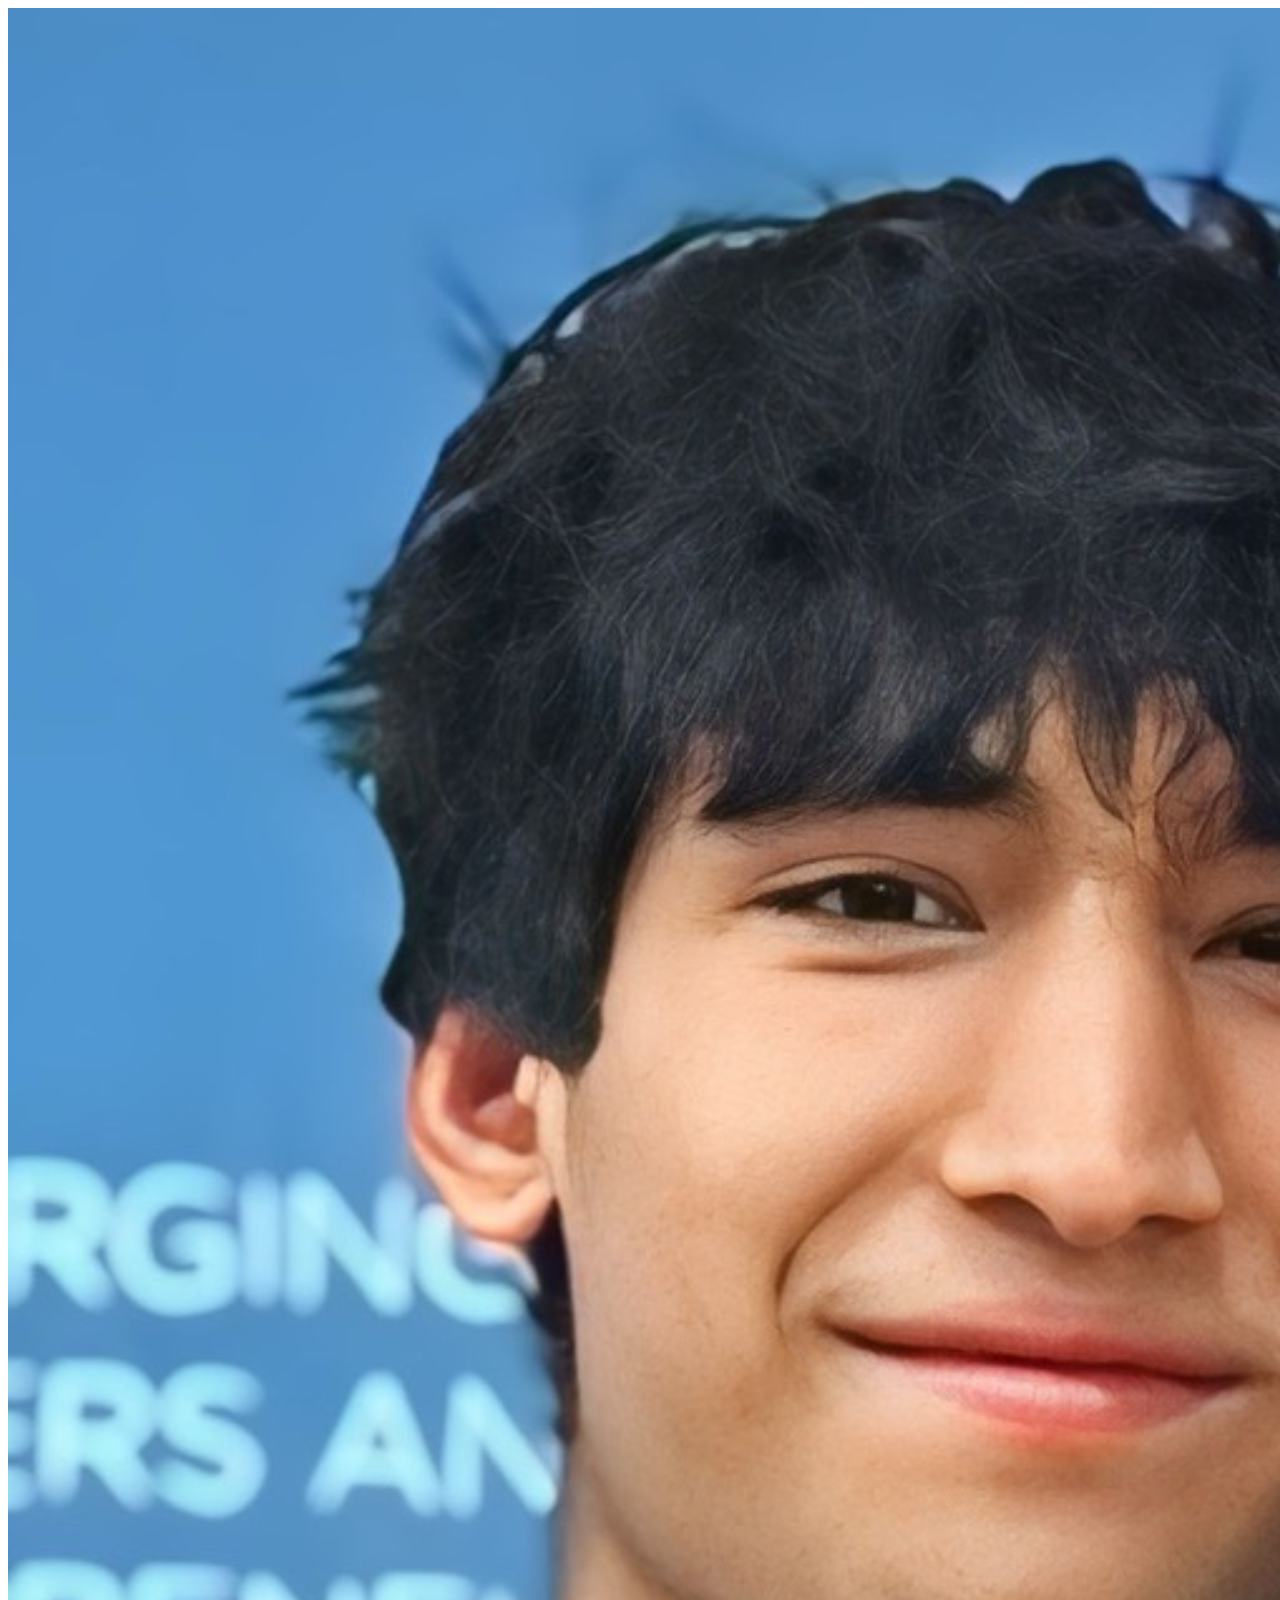
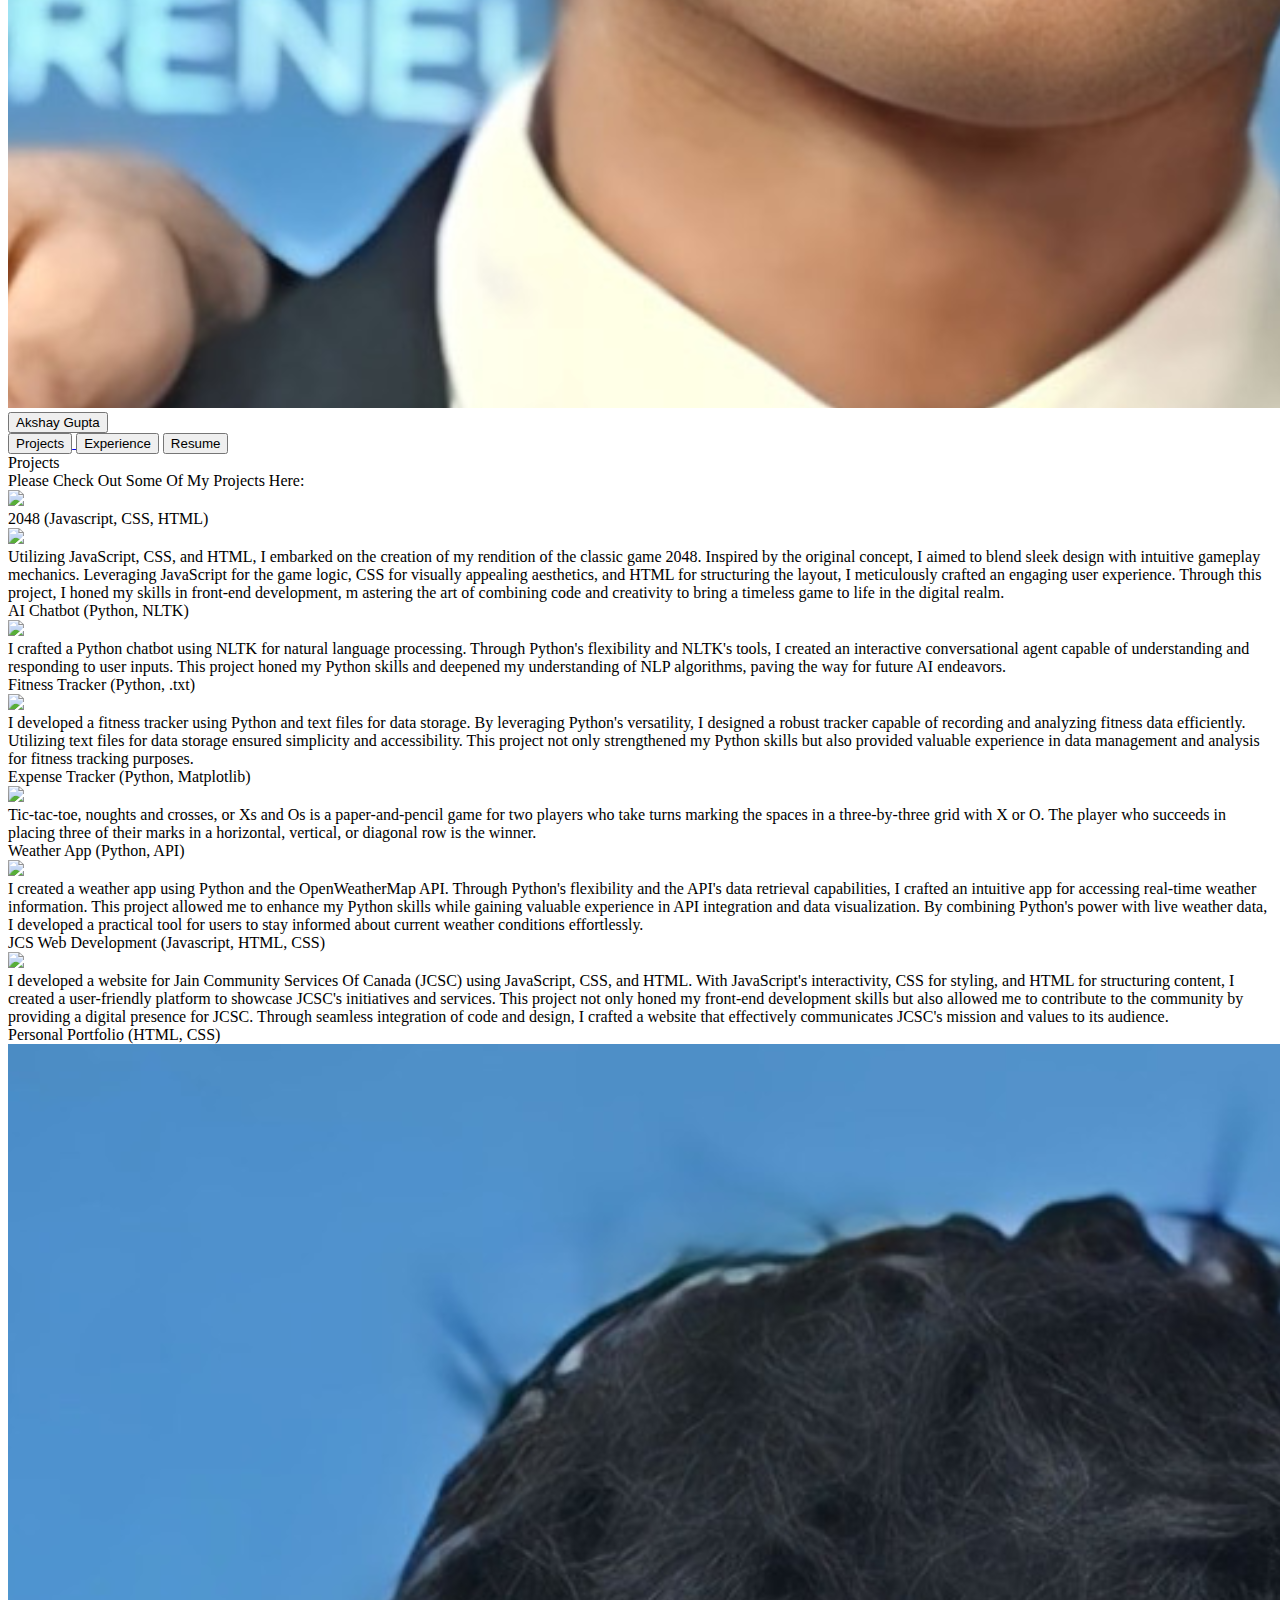
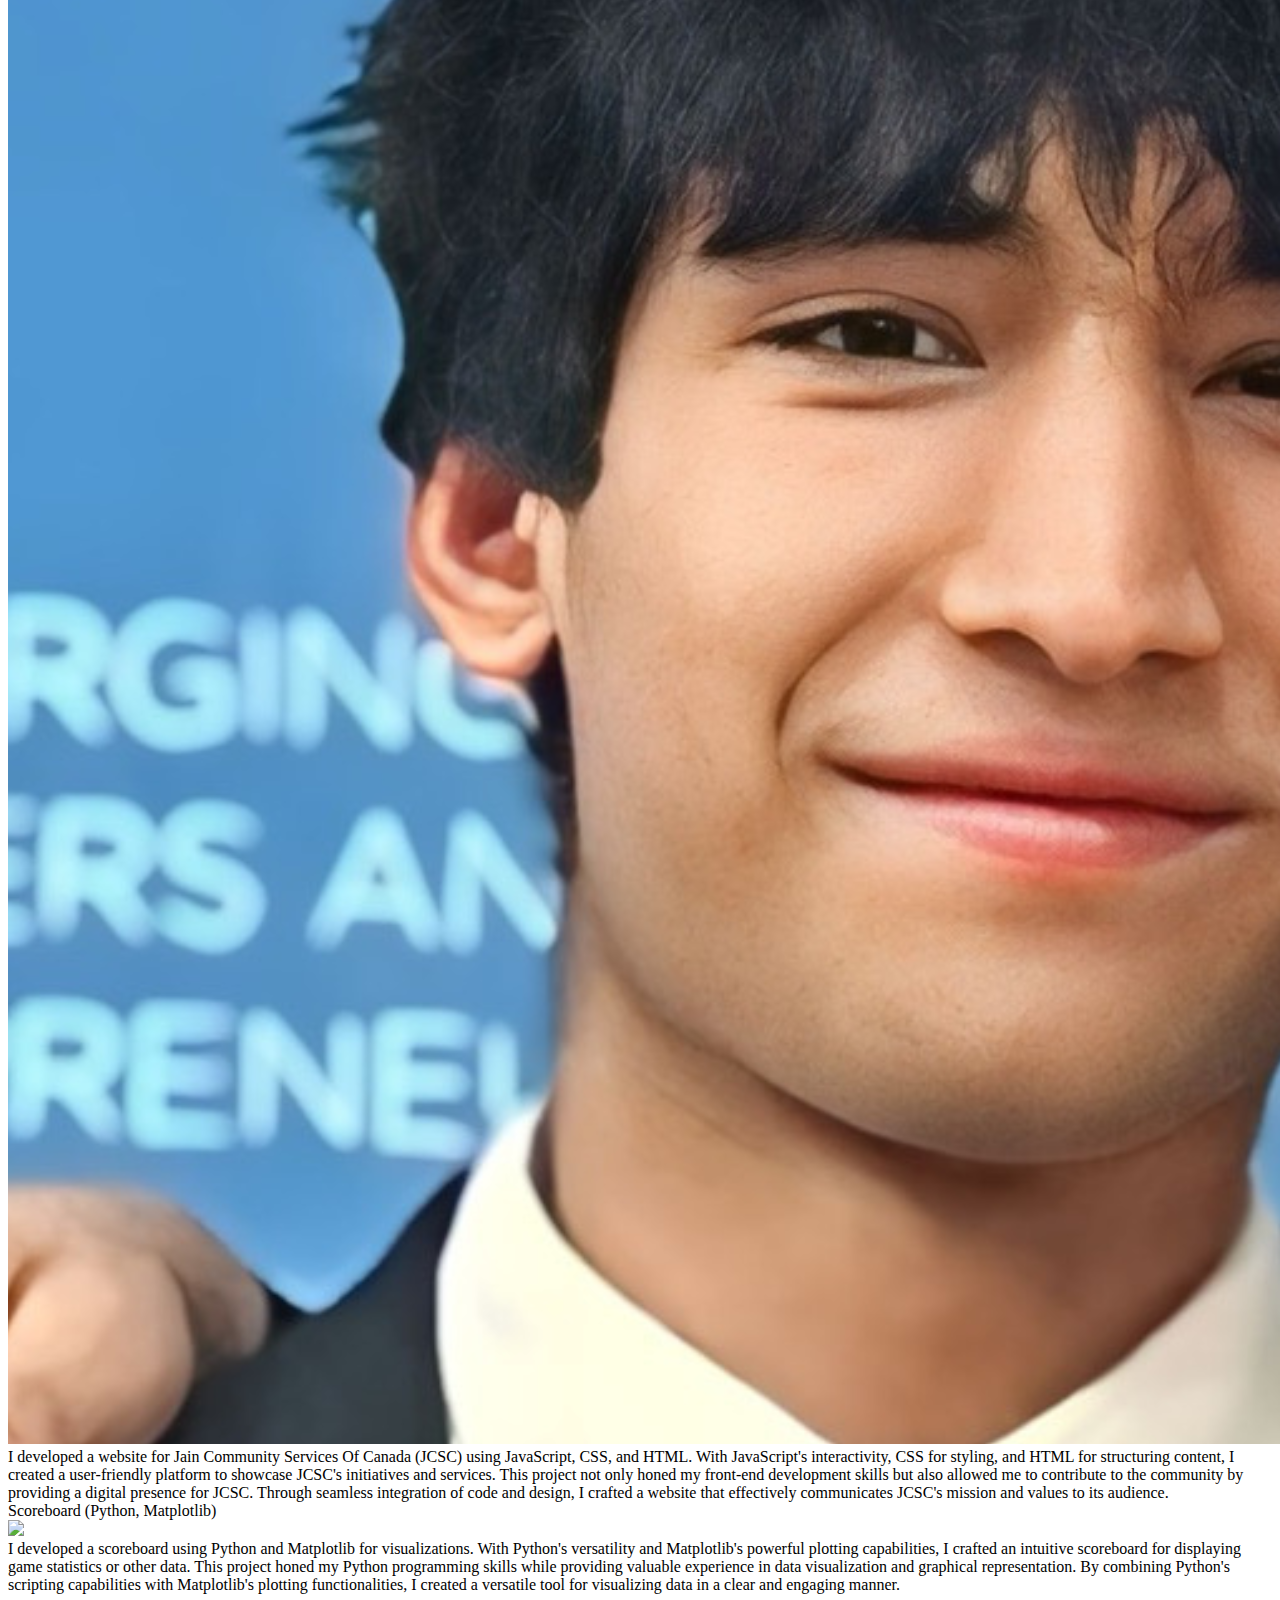
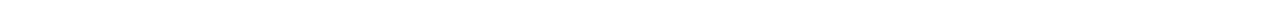
==== projects.html @ 9bc669f9 "Add files via upload" ====
<!DOCTYPE html>
<html>
  <head>
    <title>
      Akshay Gupta
    </title>
    <link rel="stylesheet" href="styles/project-styles.css">
    <link rel="stylesheet" href="styles/general-styles.css">
    <link rel="preconnect" href="https://fonts.googleapis.com">
    <link rel="preconnect" href="https://fonts.gstatic.com" crossorigin>
    <link href="https://fonts.googleapis.com/css2?family=Oswald:wght@400;500;700&display=swap" rel="stylesheet">

  </head>

  <body class="body">
    <div class="header">
      <div class="left-header">
        <a href="index.html">
          <img class="header-picture" src="header-image.png">
        </a>
        <a href="index.html">
          <button class="header-name">
          Akshay Gupta
          </button>
        </a>
      </div>
      <div class="right-header">
        <a href="projects.html"> <button class="header-pages">
          Projects
        </button> </a>
        <a href="experience.html"> <button class="header-pages">
          Experience
        </button></a>
        <a href="resume.html"> <button class="header-pages">
          Resume
        </button></a>
      </div>
    </div>
    <div class="page-content">
      <div class="project-title">
        Projects
      </div>
      <div class="project-name">
        Please Check Out Some Of My Projects Here:
      </div>
      <div class="social-links-div">
        <a href="https://github.com/AkshayG99?tab=repositories" target="_blank"><img class="social-links" src="social-links/github.png"></a>
      </div>
      <div class="project-grid">
        <div class="full-project">
          <div class="project-name">
            2048 (Javascript, CSS, HTML)
          </div>
          <div class="project-image-div">
            <img class="project-image" src="project-pictures/2048-image.jpeg">
          </div>
          <div class="project-description">
            Utilizing JavaScript, CSS, and HTML, I embarked on the creation of my rendition of the classic game 2048. 
            Inspired by the original concept, I aimed to blend sleek design with intuitive gameplay mechanics. 
            Leveraging JavaScript for the game logic, CSS for visually appealing aesthetics, and HTML for structuring the layout, 
            I meticulously crafted an engaging user experience. Through this project, I honed my skills in front-end development, m
            astering the art of combining code and creativity to bring a timeless game to life in the digital realm.
          </div>
        </div>
        <div class="full-project">
          <div class="project-name">
            AI Chatbot (Python, NLTK)
          </div>
          <div class="project-image-div">
            <img class="project-image" src="project-pictures/chatbot-image.webp">
          </div>
          <div class="project-description">
            I crafted a Python chatbot using NLTK for natural language processing. 
            Through Python's flexibility and NLTK's tools, I created an interactive 
            conversational agent capable of understanding and responding to user inputs. 
            This project honed my Python skills and deepened my understanding of NLP algorithms, 
            paving the way for future AI endeavors.
          </div>
        </div>
        
        <div class="full-project">
          <div class="project-name">
            Fitness Tracker (Python, .txt)
          </div>
          <div class="project-image-div">
            <img class="project-image" src="project-pictures/fitness-image.png">
          </div>
          <div class="project-description">
            I developed a fitness tracker using Python and text files for data storage. 
            By leveraging Python's versatility, I designed a robust tracker capable of 
            recording and analyzing fitness data efficiently. Utilizing text files for 
            data storage ensured simplicity and accessibility. This project not only 
            strengthened my Python skills but also provided valuable experience in data 
            management and analysis for fitness tracking purposes.
          </div>
        </div>
        <div class="full-project">
          <div class="project-name">
            Expense Tracker (Python, Matplotlib)
          </div>
          <div class="project-image-div">
            <img class="project-image" src="project-pictures/project-1-picture.png">
          </div>
          <div class="project-description">
            Tic-tac-toe, noughts and crosses, 
            or Xs and Os is a paper-and-pencil 
            game for two players who take turns 
            marking the spaces in a three-by-three 
            grid with X or O. The player who succeeds 
            in placing three of their marks in a horizontal, 
            vertical, or diagonal row is the winner.
          </div>
        </div>
        <div class="full-project">
          <div class="project-name">
            Weather App (Python, API)
          </div>
          <div class="project-image-div">
            <img class="project-image" src="project-pictures/weather-image.jpeg">
          </div>
          <div class="project-description">
            I created a weather app using Python and the OpenWeatherMap API. 
            Through Python's flexibility and the API's data retrieval capabilities, 
            I crafted an intuitive app for accessing real-time weather information. 
            This project allowed me to enhance my Python skills while gaining valuable 
            experience in API integration and data visualization. By combining Python's 
            power with live weather data, I developed a practical tool for users to stay 
            informed about current weather conditions effortlessly.
          </div>
        </div>
        <div class="full-project">
          <div class="project-name">
            JCS Web Development (Javascript, HTML, CSS)
          </div>
          <div class="project-image-div">
            <img class="project-image" src="project-pictures/jain-image.jpg">
          </div>
          <div class="project-description">
            I developed a website for Jain Community Services Of Canada (JCSC) 
            using JavaScript, CSS, and HTML. With JavaScript's interactivity, 
            CSS for styling, and HTML for structuring content, I created a 
            user-friendly platform to showcase JCSC's initiatives and services. 
            This project not only honed my front-end development skills but also 
            allowed me to contribute to the community by providing a digital presence 
            for JCSC. Through seamless integration of code and design, I crafted a website
             that effectively communicates JCSC's mission and values to its audience.
          </div>
        </div>
        <div class="full-project">
          <div class="project-name">
            Personal Portfolio (HTML, CSS)
          </div>
          <div class="project-image-div">
            <img class="project-image" src="header-image.png">
          </div>
          <div class="project-description">
            I developed a website for Jain Community Services Of Canada (JCSC) 
            using JavaScript, CSS, and HTML. With JavaScript's interactivity, 
            CSS for styling, and HTML for structuring content, I created a 
            user-friendly platform to showcase JCSC's initiatives and services. 
            This project not only honed my front-end development skills but also 
            allowed me to contribute to the community by providing a digital presence 
            for JCSC. Through seamless integration of code and design, I crafted a website
             that effectively communicates JCSC's mission and values to its audience.
          </div>
        </div>
        <div class="full-project">
          <div class="project-name">
            Scoreboard (Python, Matplotlib)
          </div>
          <div class="project-image-div">
            <img class="project-image" src="project-pictures/scoreboard-picture.jpg">
          </div>
          <div class="project-description">
            I developed a scoreboard using Python and Matplotlib for visualizations. 
            With Python's versatility and Matplotlib's powerful plotting capabilities, 
            I crafted an intuitive scoreboard for displaying game statistics or other data. 
            This project honed my Python programming skills while providing valuable 
            experience in data visualization and graphical representation. By combining 
            Python's scripting capabilities with Matplotlib's plotting functionalities, 
            I created a versatile tool for visualizing data in a clear and engaging manner.
          </div>
        </div>
        
      </div>




    </div>

  </body>







</html>
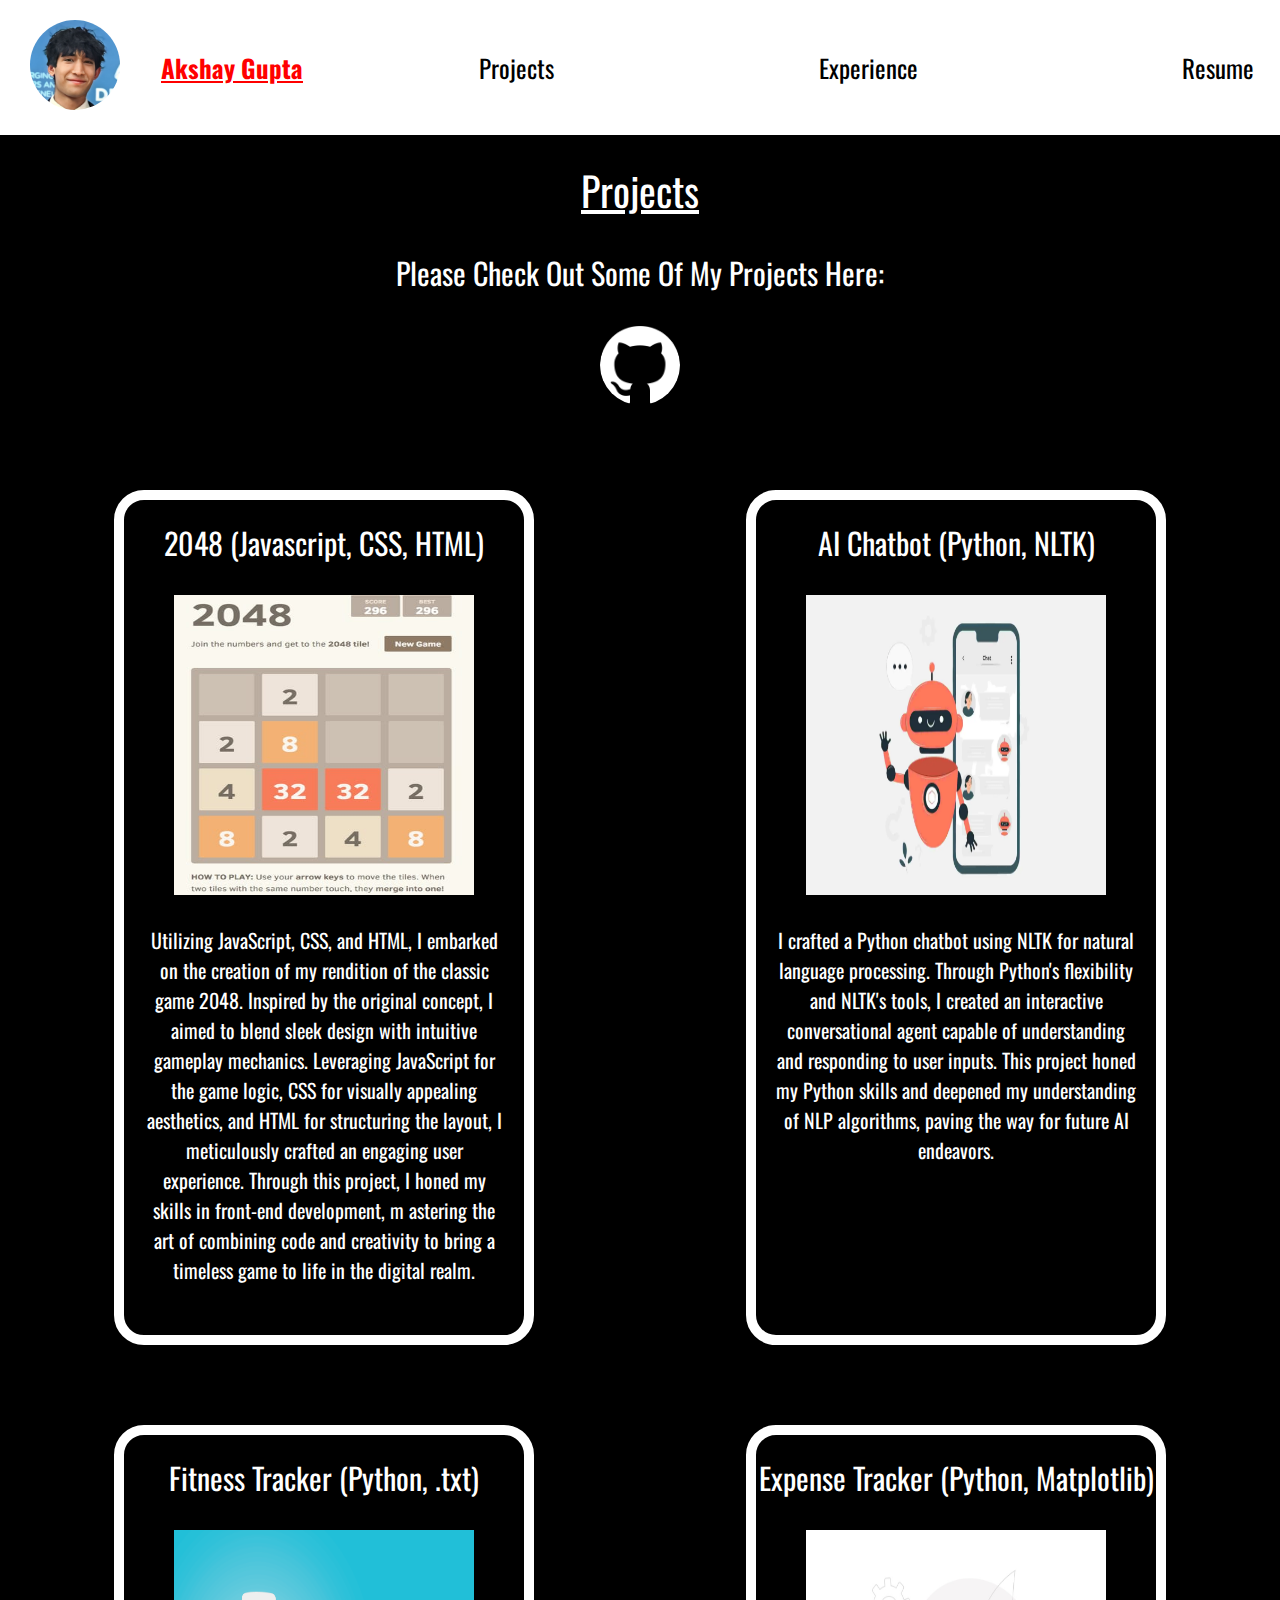
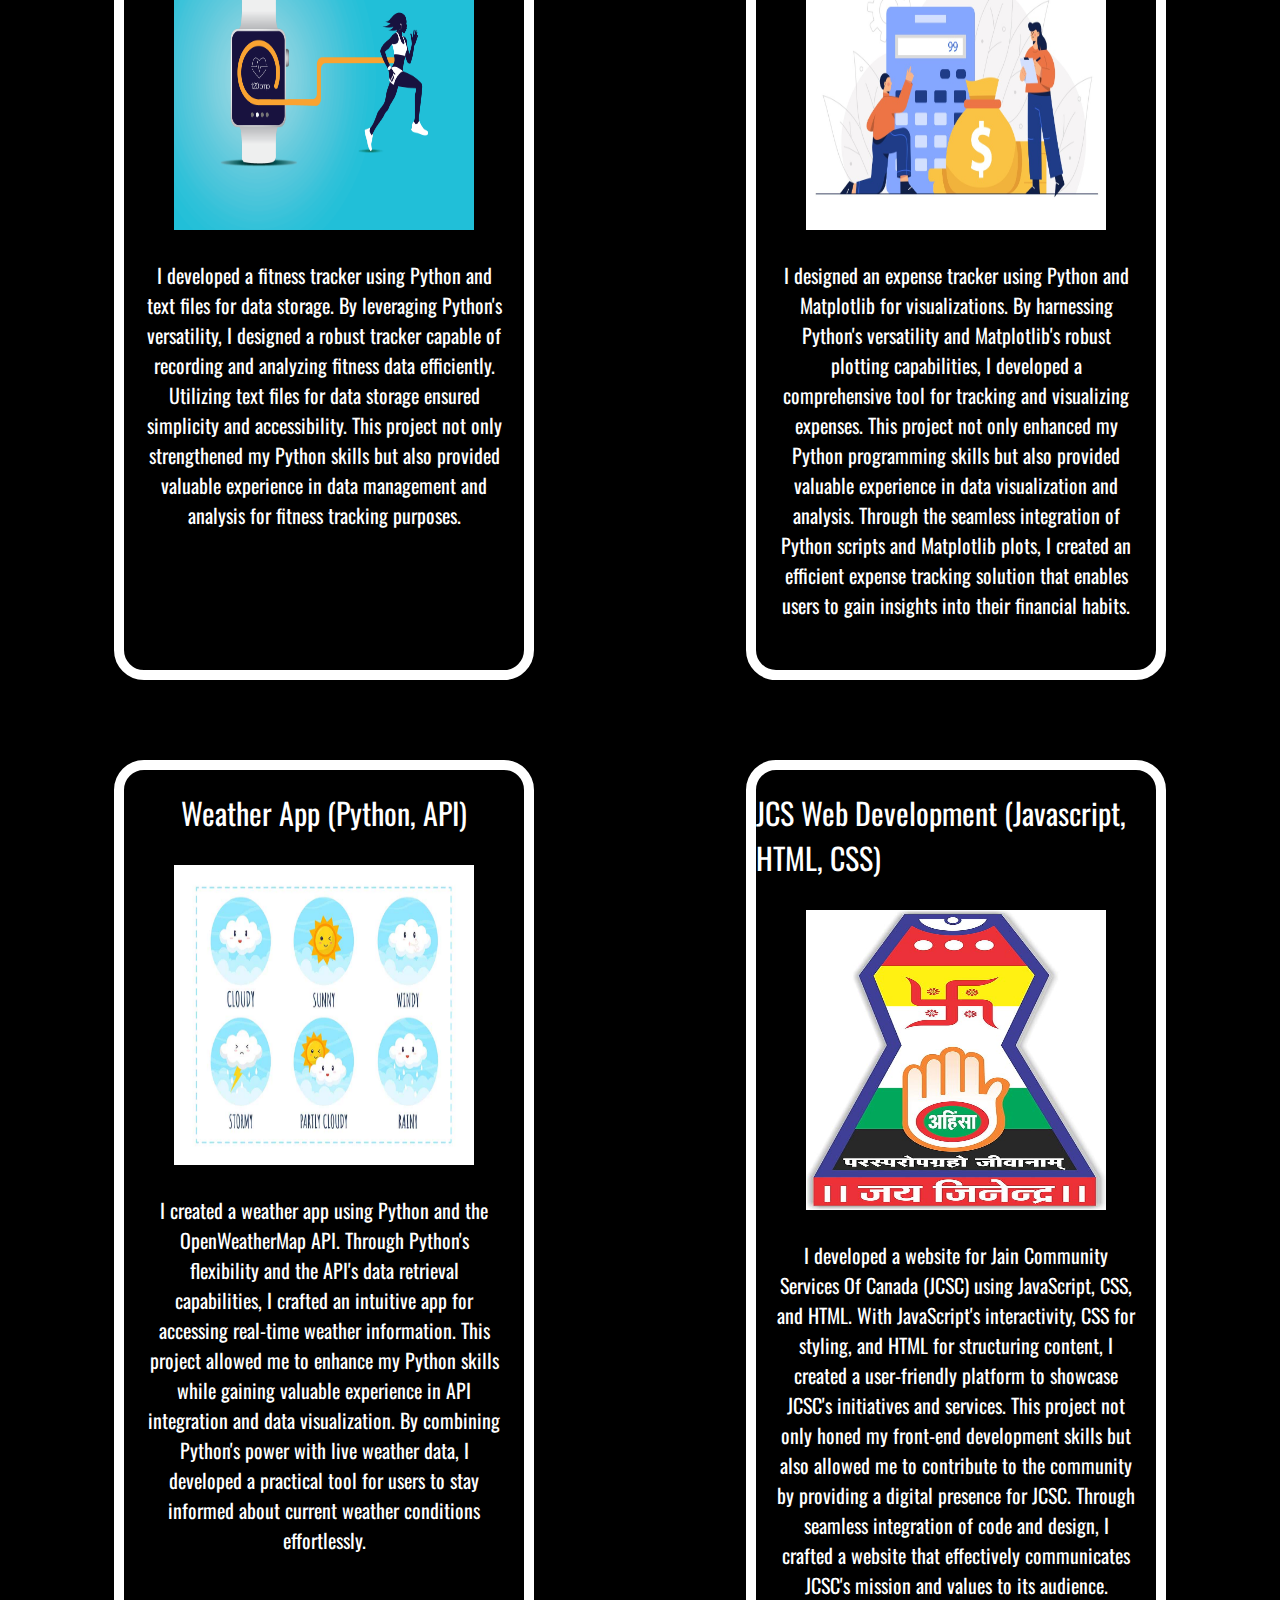
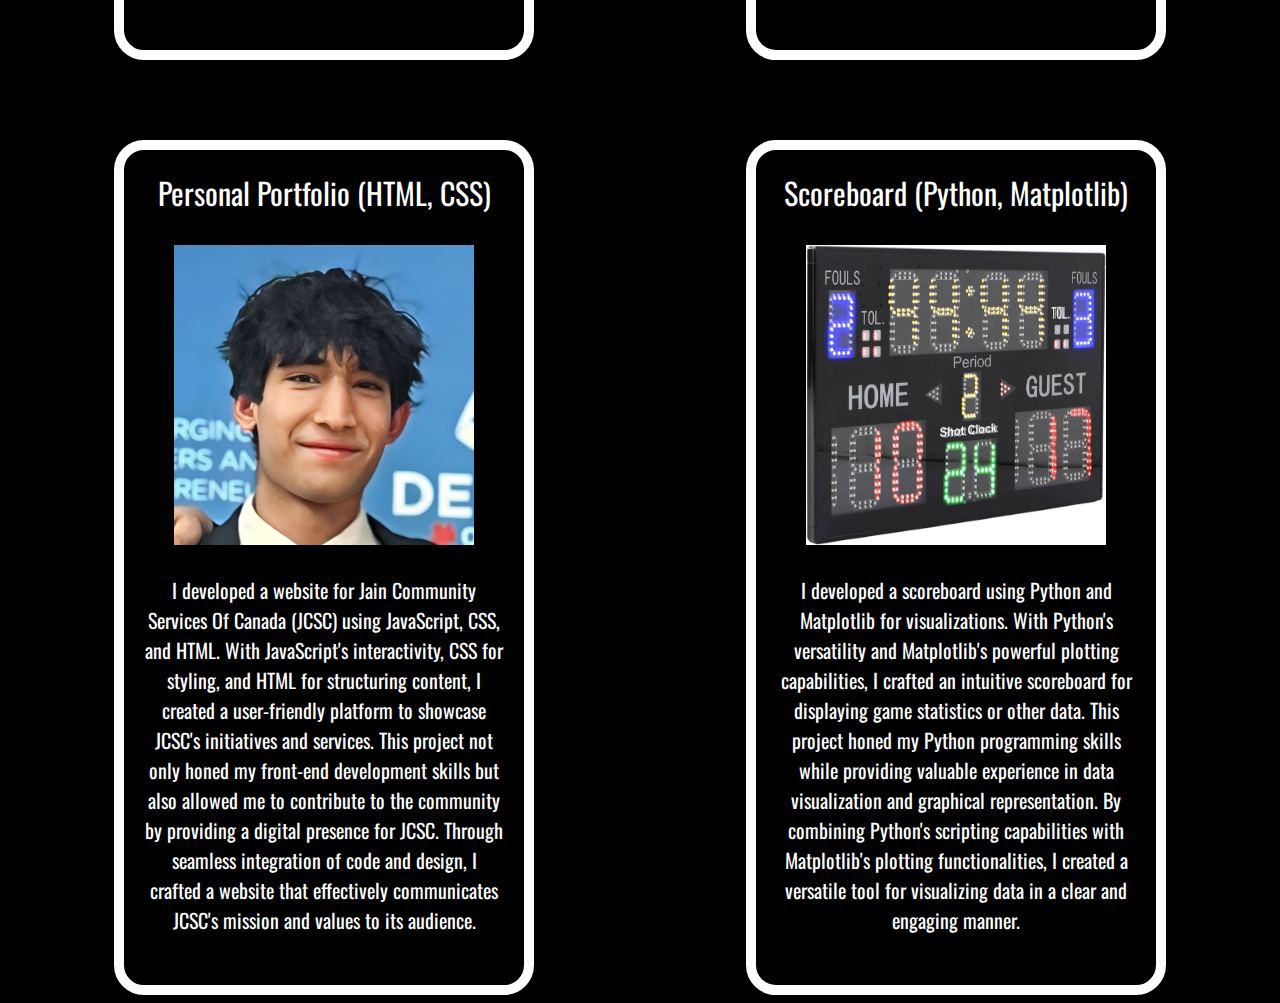
==== commit 34ac0fe7: "Update projects.html" ====
--- a/projects.html
+++ b/projects.html
@@ -99,16 +99,17 @@
             Expense Tracker (Python, Matplotlib)
           </div>
           <div class="project-image-div">
-            <img class="project-image" src="project-pictures/project-1-picture.png">
+            <img class="project-image" src="project-pictures/expense-image.jpeg">
           </div>
           <div class="project-description">
-            Tic-tac-toe, noughts and crosses, 
-            or Xs and Os is a paper-and-pencil 
-            game for two players who take turns 
-            marking the spaces in a three-by-three 
-            grid with X or O. The player who succeeds 
-            in placing three of their marks in a horizontal, 
-            vertical, or diagonal row is the winner.
+            I designed an expense tracker using Python and Matplotlib for 
+            visualizations. By harnessing Python's versatility and Matplotlib's 
+            robust plotting capabilities, I developed a comprehensive tool for 
+            tracking and visualizing expenses. This project not only enhanced my 
+            Python programming skills but also provided valuable experience in data 
+            visualization and analysis. Through the seamless integration of Python 
+            scripts and Matplotlib plots, I created an efficient expense tracking 
+            solution that enables users to gain insights into their financial habits.
           </div>
         </div>
         <div class="full-project">
@@ -184,17 +185,8 @@
         
       </div>
 
-
-
-
     </div>
 
   </body>
 
-
-
-
-
-
-
-</html>+</html>
--- a/styles/project-styles.css
+++ b/styles/project-styles.css
@@ -0,0 +1,78 @@
+.page-content{
+    display: flex;
+    flex-direction: column;
+    color: white;
+    margin-top: 130px;
+}
+
+.project-title{
+  display: flex;
+  font-size: 40px;
+  justify-content: center;
+  margin-bottom: 30px;
+  margin-top: 30px;
+  text-decoration: underline;
+}
+
+.project-grid{
+  margin-top: 40px;
+  display: grid;
+  grid-template-columns: 1fr 1fr;
+  row-gap: 80px;
+  justify-content: space-around;
+  justify-items: center;
+}
+
+.full-project{
+  width: 400px;
+  background-color: black;
+  display: flex;
+  flex-direction: column;
+  padding: 20px 0px 50px 0px;
+  border-radius: 30px;
+  border: solid;
+  border-color: white;
+  border-width: 10px;
+}
+
+.project-name{
+    display: flex;
+    justify-content: center;
+    font-size: 30px;
+    margin-bottom: 30px;
+}
+
+.project-image-div{
+  display: flex;
+  justify-content: center;
+  margin-bottom: 30px;
+}
+
+.project-image{
+    height: 300px;
+    width: 300px;
+}
+
+.project-description{
+  display: flex;
+  justify-content: center;
+  padding: 0px 20px 0px 20px;
+  text-align: center;
+  font-size: 20px;
+}
+
+.social-links-div{
+  display: flex;
+  align-items: center;
+
+  justify-content: center;
+  margin-bottom: 40px;
+}
+
+.social-links{
+  height: 80px;
+  width: 80px;
+  border-radius: 50px;
+  margin-left: 20px;
+  margin-right: 20px;
+}--- a/styles/general-styles.css
+++ b/styles/general-styles.css
@@ -0,0 +1,74 @@
+.body{
+    font-family: Oswald;
+    background-color: black;
+}
+  
+.header{
+    top: 0px;
+    left: 0px;
+    right: 0px;
+    display: flex;
+    flex-direction: row;
+    background-color: white;
+    padding: 20px 20px 20px 30px;
+    margin-bottom: 40px;
+    position: fixed;
+    z-index: 101;
+}
+  
+.left-header{
+    display: flex;
+    flex-direction: row;
+    align-items: center;
+    margin-right: 50px;
+    flex: 1
+}
+  
+.header-picture{
+    width: 90px;
+    height: 90px;
+    border-radius: 45px;
+    transition: box-shadow 0.3s;
+}
+  
+.header-name{
+    margin-left: 35px;
+    font-size: 25px;
+    font-weight: 800;
+    background: none;
+    border: none;
+    font-family: Oswald;
+    text-decoration: underline;
+    transition: box-shadow 0.3s;
+    color: rgb(255, 0, 0);
+}
+  
+.right-header{
+    display: flex;
+    flex: 2;
+    justify-content: space-between;
+    align-items: center;
+}
+  
+.header-pages{
+    font-family: Oswald;
+    font-size: 25px;
+    height: 40px;
+    border: none;
+    background: none;
+    transition: box-shadow 0.3s;
+}
+
+.about-me, .i-am{
+  transition: color 0.3s;
+}
+
+.header-picture:hover, .header-name:hover, .header-pages:hover{
+  cursor: pointer;
+  box-shadow: 0px 5px 1px 0px rgba(160, 160, 160, 0.3);
+}
+
+.about-me:hover, .i-am:hover{
+  color: red;
+}
+
